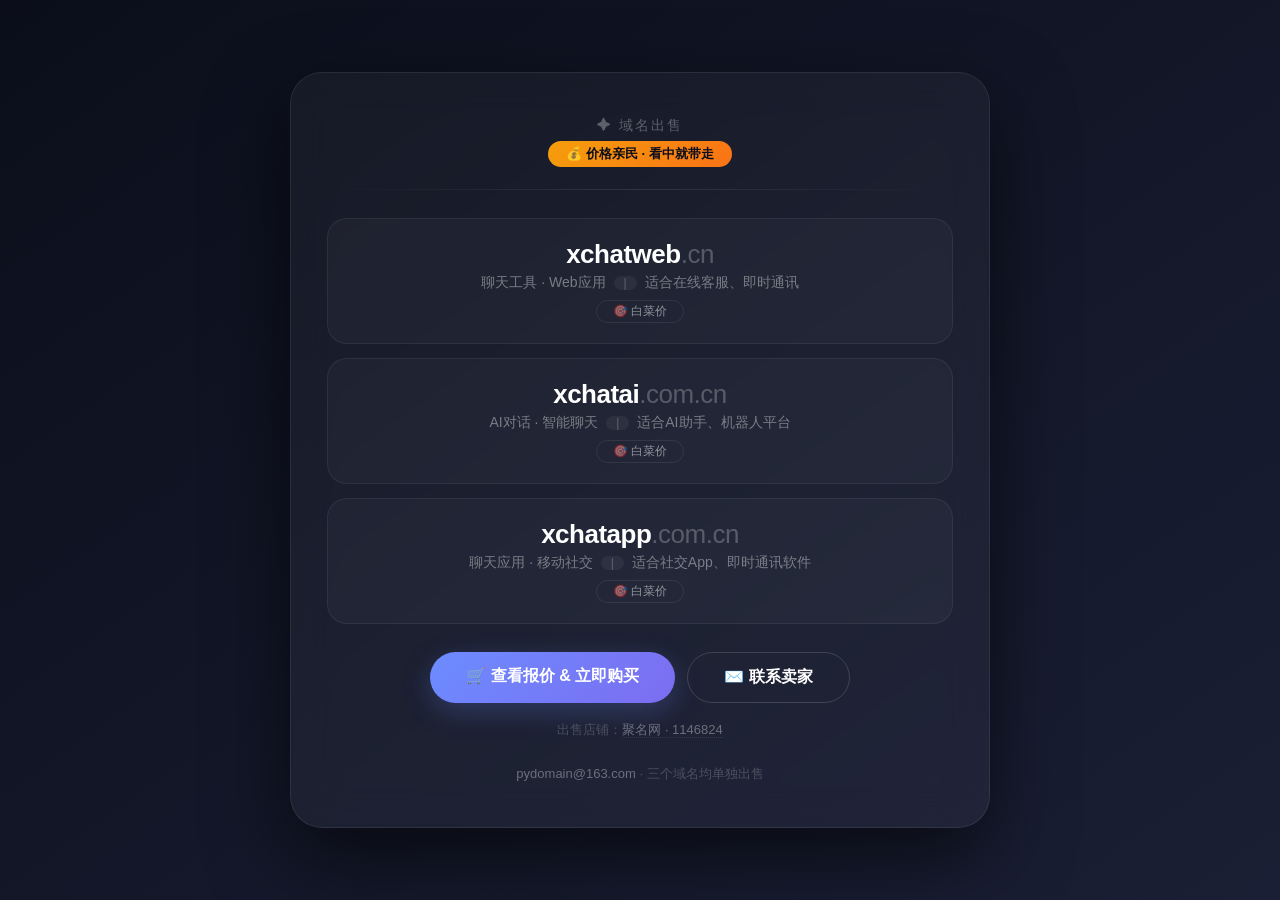
==== index.html @ 052c8c42 "Add files via upload" ====
<!DOCTYPE html>
<html lang="zh-CN">
<head>
    <meta charset="UTF-8" />
    <meta name="viewport" content="width=device-width, initial-scale=1.0" />

    <!-- ===== TKD 设置 ===== -->
    <title>xchatweb.cn xchatai.com.cn xchatapp.com.cn 域名出售</title>
    <meta name="keywords" content="xchatweb.cn,xchatai.com.cn,xchatapp.com.cn,域名出售,低价域名,chat域名,聊天工具域名,聚名网" />
    <meta name="description" content="xchatweb.cn、xchatai.com.cn、xchatapp.com.cn 域名出售，价格亲民，适合聊天工具、AI对话、社交应用等项目。查看报价请访问 https://www.juming.com/1146824/ 联系卖家：pydomain@163.com" />

    <style>
        * {
            margin: 0;
            padding: 0;
            box-sizing: border-box;
        }

        body {
            font-family: -apple-system, BlinkMacSystemFont, "Segoe UI", Roboto, "Helvetica Neue", Arial, sans-serif;
            min-height: 100vh;
            display: flex;
            justify-content: center;
            align-items: center;
            background: linear-gradient(145deg, #0b0e1a 0%, #1a1f35 100%);
            padding: 20px;
        }

        .card {
            max-width: 700px;
            width: 100%;
            background: rgba(255, 255, 255, 0.04);
            backdrop-filter: blur(20px);
            -webkit-backdrop-filter: blur(20px);
            border: 1px solid rgba(255, 255, 255, 0.08);
            border-radius: 32px;
            padding: 44px 36px;
            box-shadow: 0 30px 80px rgba(0, 0, 0, 0.6);
            text-align: center;
        }

        /* 头部 */
        .header h1 {
            font-size: 14px;
            font-weight: 400;
            color: rgba(255, 255, 255, 0.3);
            letter-spacing: 2px;
            text-transform: uppercase;
            margin-bottom: 6px;
        }

        .header .badge {
            display: inline-block;
            padding: 4px 18px;
            border-radius: 100px;
            font-size: 13px;
            font-weight: 600;
            background: linear-gradient(135deg, #f59e0b, #f97316);
            color: #0b0e1a;
        }

        .divider {
            margin: 22px 0 28px;
            height: 1px;
            background: linear-gradient(to right, transparent, rgba(255, 255, 255, 0.10), transparent);
        }

        /* ===== 每个域名条目 ===== */
        .domain-item {
            background: rgba(255, 255, 255, 0.03);
            border: 1px solid rgba(255, 255, 255, 0.06);
            border-radius: 20px;
            padding: 20px 24px;
            margin-bottom: 14px;
            transition: all 0.25s ease;
        }

        .domain-item:hover {
            background: rgba(255, 255, 255, 0.07);
            border-color: rgba(255, 255, 255, 0.12);
            transform: translateY(-2px);
        }

        .domain-item:last-child {
            margin-bottom: 0;
        }

        .domain-item .name {
            font-size: 26px;
            font-weight: 700;
            color: #ffffff;
            letter-spacing: -0.5px;
        }

        .domain-item .name .ext {
            color: rgba(255, 255, 255, 0.25);
            font-weight: 300;
        }

        .domain-item .desc {
            font-size: 14px;
            color: rgba(255, 255, 255, 0.4);
            margin-top: 4px;
        }

        .domain-item .desc span {
            display: inline-block;
            margin: 0 4px;
            padding: 0 10px;
            font-size: 12px;
            color: rgba(255, 255, 255, 0.25);
            background: rgba(255, 255, 255, 0.05);
            border-radius: 12px;
        }

        .domain-item .price-tag {
            display: inline-block;
            margin-top: 8px;
            padding: 2px 16px;
            font-size: 12px;
            font-weight: 500;
            color: rgba(255, 255, 255, 0.5);
            border: 1px solid rgba(255, 255, 255, 0.08);
            border-radius: 20px;
        }

        /* ===== 行动按钮 ===== */
        .actions {
            margin-top: 28px;
            display: flex;
            flex-wrap: wrap;
            gap: 12px;
            justify-content: center;
        }

        .btn {
            display: inline-block;
            padding: 14px 36px;
            border-radius: 60px;
            font-size: 16px;
            font-weight: 600;
            text-decoration: none;
            color: #ffffff;
            background: linear-gradient(135deg, #6c8cff, #7c6df0);
            box-shadow: 0 8px 28px rgba(108, 140, 255, 0.25);
            transition: all 0.3s ease;
        }

        .btn:hover {
            transform: translateY(-3px) scale(1.02);
            box-shadow: 0 14px 40px rgba(108, 140, 255, 0.40);
        }

        .btn-outline {
            background: transparent;
            border: 1px solid rgba(255, 255, 255, 0.15);
            box-shadow: none;
        }

        .btn-outline:hover {
            background: rgba(255, 255, 255, 0.06);
            border-color: rgba(255, 255, 255, 0.25);
            box-shadow: none;
        }

        /* ===== 底部 ===== */
        .footer {
            margin-top: 26px;
            font-size: 13px;
            color: rgba(255, 255, 255, 0.2);
        }

        .footer a {
            color: rgba(255, 255, 255, 0.35);
            text-decoration: none;
            transition: color 0.2s;
        }

        .footer a:hover {
            color: rgba(255, 255, 255, 0.6);
        }

        /* ===== 响应式 ===== */
        @media (max-width: 600px) {
            .card {
                padding: 30px 18px;
                border-radius: 24px;
            }

            .domain-item .name {
                font-size: 20px;
            }

            .btn {
                padding: 12px 24px;
                font-size: 14px;
                width: 100%;
            }

            .actions {
                flex-direction: column;
            }
        }

        @media (max-width: 400px) {
            .domain-item .name {
                font-size: 17px;
            }
            .domain-item {
                padding: 16px;
            }
        }
    </style>
</head>
<body>

    <div class="card">

        <!-- 头部 -->
        <div class="header">
            <h1>✦ 域名出售</h1>
            <span class="badge">💰 价格亲民 · 看中就带走</span>
        </div>

        <div class="divider"></div>

        <!-- ===== 域名 1 ===== -->
        <div class="domain-item">
            <div class="name">xchatweb<span class="ext">.cn</span></div>
            <div class="desc">聊天工具 · Web应用 <span>|</span> 适合在线客服、即时通讯</div>
            <span class="price-tag">🎯 白菜价</span>
        </div>

        <!-- ===== 域名 2 ===== -->
        <div class="domain-item">
            <div class="name">xchatai<span class="ext">.com.cn</span></div>
            <div class="desc">AI对话 · 智能聊天 <span>|</span> 适合AI助手、机器人平台</div>
            <span class="price-tag">🎯 白菜价</span>
        </div>

        <!-- ===== 域名 3 ===== -->
        <div class="domain-item">
            <div class="name">xchatapp<span class="ext">.com.cn</span></div>
            <div class="desc">聊天应用 · 移动社交 <span>|</span> 适合社交App、即时通讯软件</div>
            <span class="price-tag">🎯 白菜价</span>
        </div>

        <!-- ===== 行动按钮 ===== -->
        <div class="actions">
            <a class="btn" href="https://www.juming.com/1146824/" target="_blank" rel="noopener">
                🛒 查看报价 &amp; 立即购买
            </a>
            <a class="btn btn-outline" href="mailto:pydomain@163.com">
                ✉️ 联系卖家
            </a>
        </div>

        <!-- 店铺链接文字 -->
        <p style="margin-top:18px; font-size:13px; color:rgba(255,255,255,0.2);">
            出售店铺：<a href="https://www.juming.com/1146824/" target="_blank" rel="noopener" style="color:rgba(255,255,255,0.35); text-decoration:none; border-bottom:1px dotted rgba(255,255,255,0.10);">聚名网 · 1146824</a>
        </p>

        <div class="footer">
            <a href="mailto:pydomain@163.com">pydomain@163.com</a> · 三个域名均单独出售
        </div>

    </div>

</body>
</html>
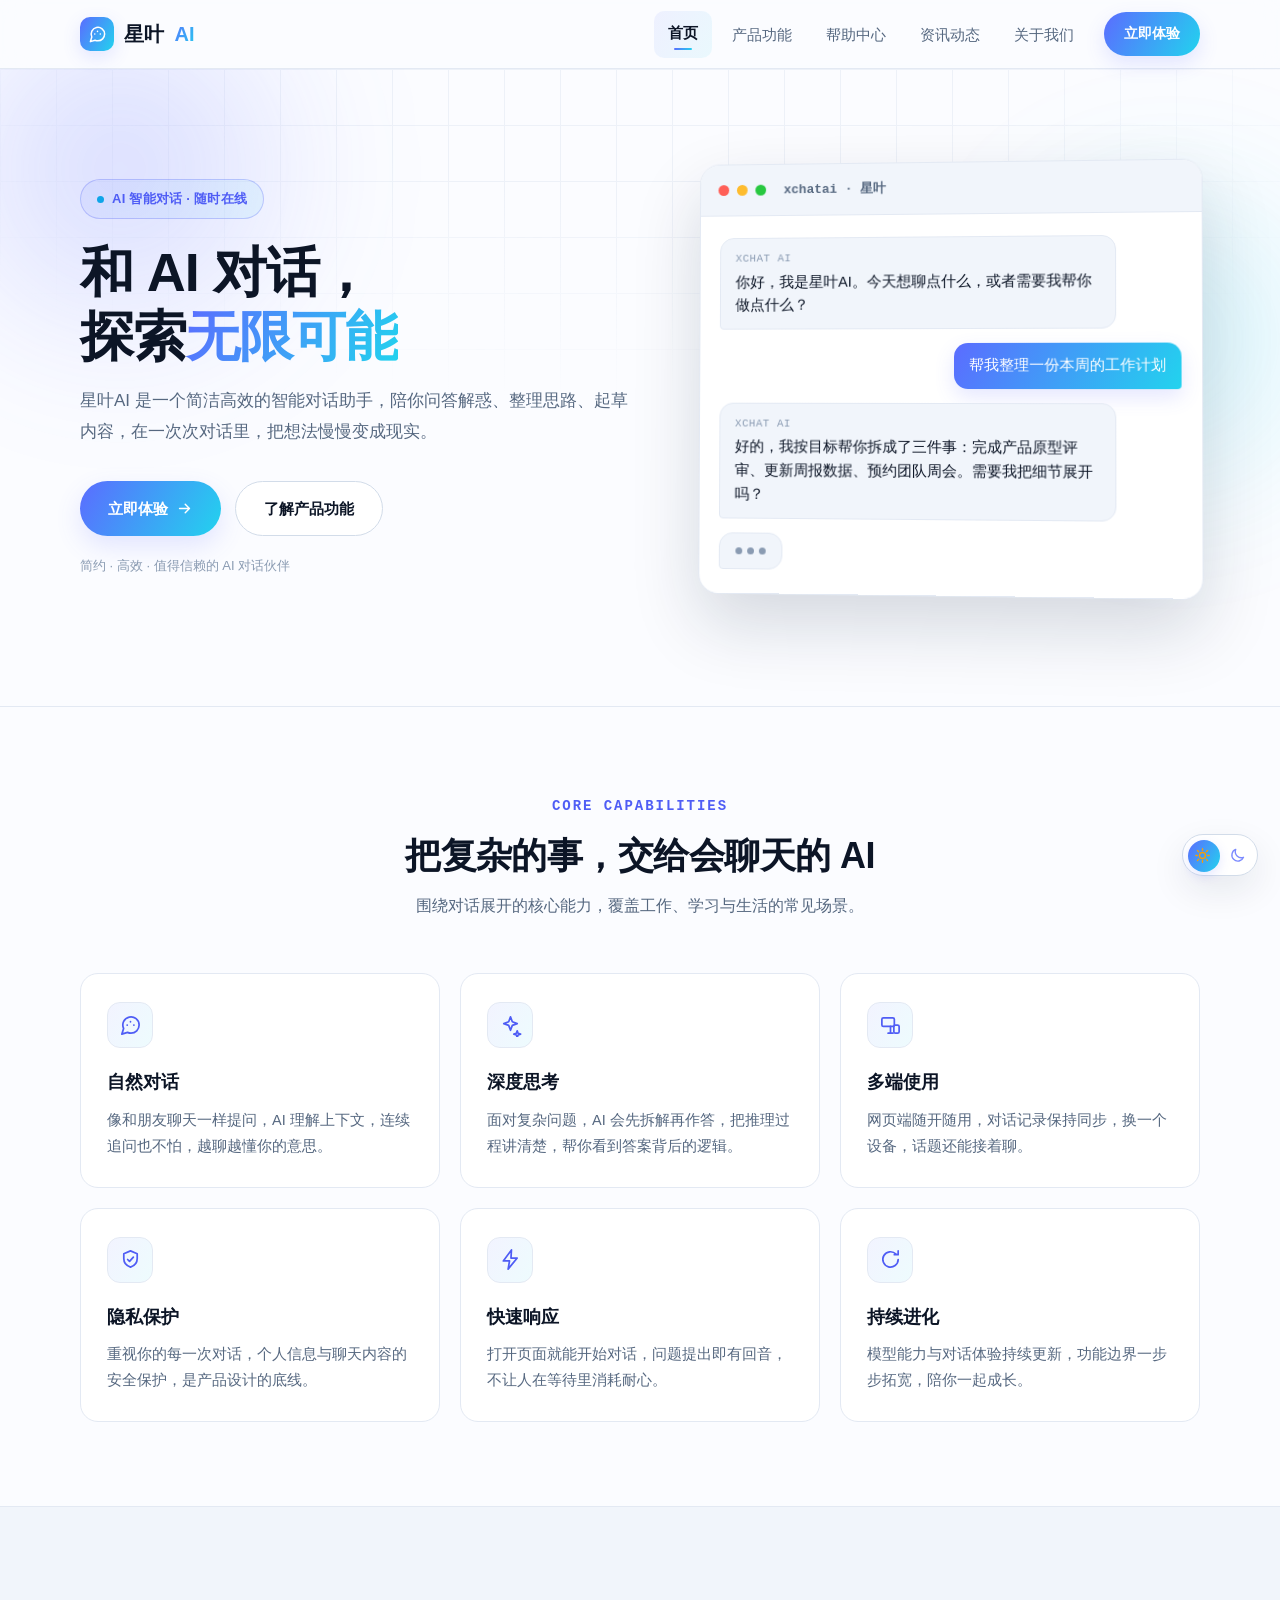
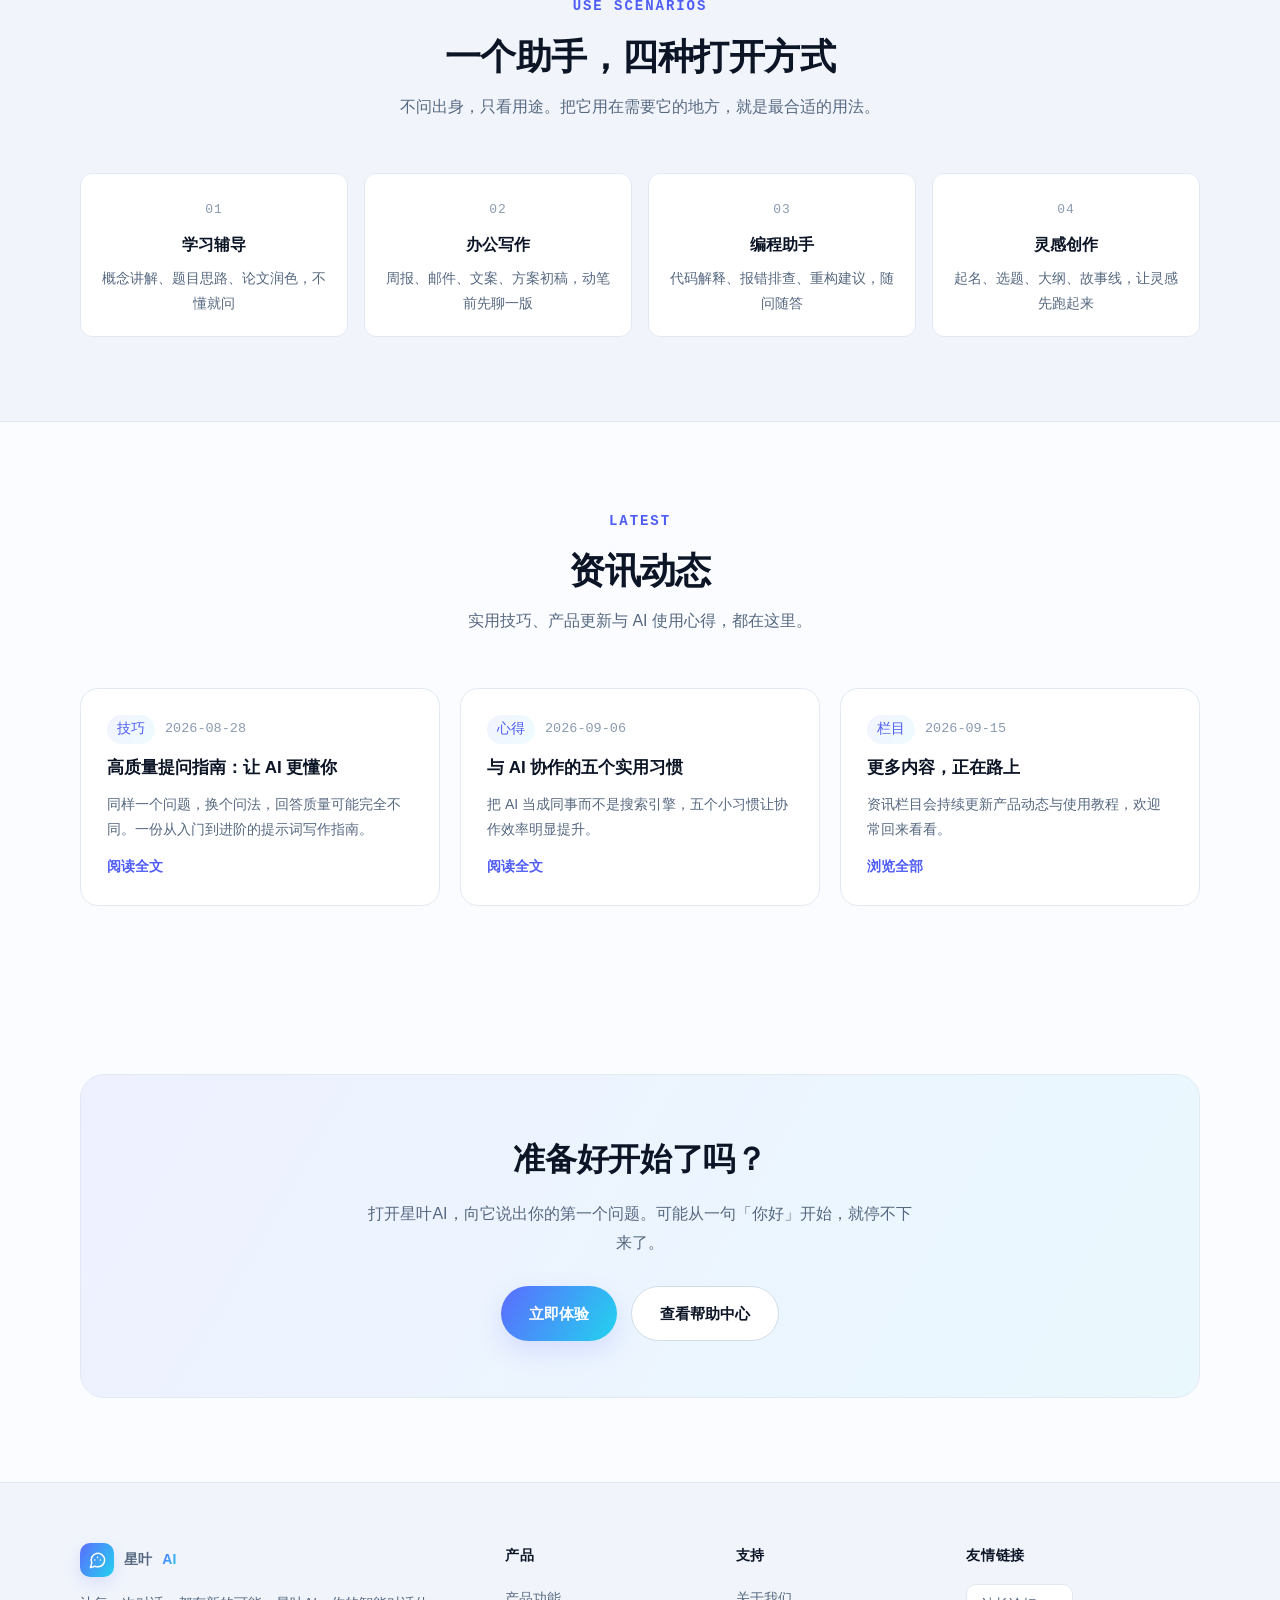
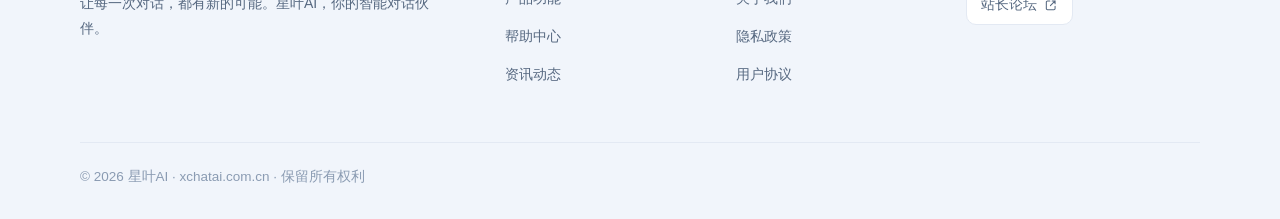
==== commit 12fe5b79: "Add files via upload" ====
--- a/index.html
+++ b/index.html
@@ -1,270 +1,269 @@
 <!DOCTYPE html>
 <html lang="zh-CN">
 <head>
-    <meta charset="UTF-8" />
-    <meta name="viewport" content="width=device-width, initial-scale=1.0" />
-
-    <!-- ===== TKD 设置 ===== -->
-    <title>xchatweb.cn xchatai.com.cn xchatapp.com.cn 域名出售</title>
-    <meta name="keywords" content="xchatweb.cn,xchatai.com.cn,xchatapp.com.cn,域名出售,低价域名,chat域名,聊天工具域名,聚名网" />
-    <meta name="description" content="xchatweb.cn、xchatai.com.cn、xchatapp.com.cn 域名出售，价格亲民，适合聊天工具、AI对话、社交应用等项目。查看报价请访问 https://www.juming.com/1146824/ 联系卖家：pydomain@163.com" />
-
-    <style>
-        * {
-            margin: 0;
-            padding: 0;
-            box-sizing: border-box;
-        }
-
-        body {
-            font-family: -apple-system, BlinkMacSystemFont, "Segoe UI", Roboto, "Helvetica Neue", Arial, sans-serif;
-            min-height: 100vh;
-            display: flex;
-            justify-content: center;
-            align-items: center;
-            background: linear-gradient(145deg, #0b0e1a 0%, #1a1f35 100%);
-            padding: 20px;
-        }
-
-        .card {
-            max-width: 700px;
-            width: 100%;
-            background: rgba(255, 255, 255, 0.04);
-            backdrop-filter: blur(20px);
-            -webkit-backdrop-filter: blur(20px);
-            border: 1px solid rgba(255, 255, 255, 0.08);
-            border-radius: 32px;
-            padding: 44px 36px;
-            box-shadow: 0 30px 80px rgba(0, 0, 0, 0.6);
-            text-align: center;
-        }
-
-        /* 头部 */
-        .header h1 {
-            font-size: 14px;
-            font-weight: 400;
-            color: rgba(255, 255, 255, 0.3);
-            letter-spacing: 2px;
-            text-transform: uppercase;
-            margin-bottom: 6px;
-        }
-
-        .header .badge {
-            display: inline-block;
-            padding: 4px 18px;
-            border-radius: 100px;
-            font-size: 13px;
-            font-weight: 600;
-            background: linear-gradient(135deg, #f59e0b, #f97316);
-            color: #0b0e1a;
-        }
-
-        .divider {
-            margin: 22px 0 28px;
-            height: 1px;
-            background: linear-gradient(to right, transparent, rgba(255, 255, 255, 0.10), transparent);
-        }
-
-        /* ===== 每个域名条目 ===== */
-        .domain-item {
-            background: rgba(255, 255, 255, 0.03);
-            border: 1px solid rgba(255, 255, 255, 0.06);
-            border-radius: 20px;
-            padding: 20px 24px;
-            margin-bottom: 14px;
-            transition: all 0.25s ease;
-        }
-
-        .domain-item:hover {
-            background: rgba(255, 255, 255, 0.07);
-            border-color: rgba(255, 255, 255, 0.12);
-            transform: translateY(-2px);
-        }
-
-        .domain-item:last-child {
-            margin-bottom: 0;
-        }
-
-        .domain-item .name {
-            font-size: 26px;
-            font-weight: 700;
-            color: #ffffff;
-            letter-spacing: -0.5px;
-        }
-
-        .domain-item .name .ext {
-            color: rgba(255, 255, 255, 0.25);
-            font-weight: 300;
-        }
-
-        .domain-item .desc {
-            font-size: 14px;
-            color: rgba(255, 255, 255, 0.4);
-            margin-top: 4px;
-        }
-
-        .domain-item .desc span {
-            display: inline-block;
-            margin: 0 4px;
-            padding: 0 10px;
-            font-size: 12px;
-            color: rgba(255, 255, 255, 0.25);
-            background: rgba(255, 255, 255, 0.05);
-            border-radius: 12px;
-        }
-
-        .domain-item .price-tag {
-            display: inline-block;
-            margin-top: 8px;
-            padding: 2px 16px;
-            font-size: 12px;
-            font-weight: 500;
-            color: rgba(255, 255, 255, 0.5);
-            border: 1px solid rgba(255, 255, 255, 0.08);
-            border-radius: 20px;
-        }
-
-        /* ===== 行动按钮 ===== */
-        .actions {
-            margin-top: 28px;
-            display: flex;
-            flex-wrap: wrap;
-            gap: 12px;
-            justify-content: center;
-        }
-
-        .btn {
-            display: inline-block;
-            padding: 14px 36px;
-            border-radius: 60px;
-            font-size: 16px;
-            font-weight: 600;
-            text-decoration: none;
-            color: #ffffff;
-            background: linear-gradient(135deg, #6c8cff, #7c6df0);
-            box-shadow: 0 8px 28px rgba(108, 140, 255, 0.25);
-            transition: all 0.3s ease;
-        }
-
-        .btn:hover {
-            transform: translateY(-3px) scale(1.02);
-            box-shadow: 0 14px 40px rgba(108, 140, 255, 0.40);
-        }
-
-        .btn-outline {
-            background: transparent;
-            border: 1px solid rgba(255, 255, 255, 0.15);
-            box-shadow: none;
-        }
-
-        .btn-outline:hover {
-            background: rgba(255, 255, 255, 0.06);
-            border-color: rgba(255, 255, 255, 0.25);
-            box-shadow: none;
-        }
-
-        /* ===== 底部 ===== */
-        .footer {
-            margin-top: 26px;
-            font-size: 13px;
-            color: rgba(255, 255, 255, 0.2);
-        }
-
-        .footer a {
-            color: rgba(255, 255, 255, 0.35);
-            text-decoration: none;
-            transition: color 0.2s;
-        }
-
-        .footer a:hover {
-            color: rgba(255, 255, 255, 0.6);
-        }
-
-        /* ===== 响应式 ===== */
-        @media (max-width: 600px) {
-            .card {
-                padding: 30px 18px;
-                border-radius: 24px;
-            }
-
-            .domain-item .name {
-                font-size: 20px;
-            }
-
-            .btn {
-                padding: 12px 24px;
-                font-size: 14px;
-                width: 100%;
-            }
-
-            .actions {
-                flex-direction: column;
-            }
-        }
-
-        @media (max-width: 400px) {
-            .domain-item .name {
-                font-size: 17px;
-            }
-            .domain-item {
-                padding: 16px;
-            }
-        }
-    </style>
+<meta charset="UTF-8">
+<meta name="viewport" content="width=device-width, initial-scale=1.0">
+<title>星叶AI - 智能对话助手 | xchatai.com.cn</title>
+<meta name="keywords" content="AI对话助手,智能聊天,AI问答,人工智能,在线AI,智能写作">
+<meta name="description" content="星叶AI 是一款简洁高效的智能对话助手，提供多场景 AI 问答、思路整理与创作支持，让每一次对话都带来新的可能。">
+<meta name="robots" content="index,follow">
+<meta property="og:title" content="星叶AI - 智能对话助手">
+<meta property="og:description" content="和 AI 对话，探索无限可能。多场景智能问答、创作与思考伙伴。">
+<meta property="og:type" content="website">
+<link rel="icon" type="image/svg+xml" href="favicon.svg">
+<link rel="stylesheet" href="assets/css/style.css">
 </head>
 <body>
 
-    <div class="card">
-
-        <!-- 头部 -->
-        <div class="header">
-            <h1>✦ 域名出售</h1>
-            <span class="badge">💰 价格亲民 · 看中就带走</span>
-        </div>
-
-        <div class="divider"></div>
-
-        <!-- ===== 域名 1 ===== -->
-        <div class="domain-item">
-            <div class="name">xchatweb<span class="ext">.cn</span></div>
-            <div class="desc">聊天工具 · Web应用 <span>|</span> 适合在线客服、即时通讯</div>
-            <span class="price-tag">🎯 白菜价</span>
-        </div>
-
-        <!-- ===== 域名 2 ===== -->
-        <div class="domain-item">
-            <div class="name">xchatai<span class="ext">.com.cn</span></div>
-            <div class="desc">AI对话 · 智能聊天 <span>|</span> 适合AI助手、机器人平台</div>
-            <span class="price-tag">🎯 白菜价</span>
-        </div>
-
-        <!-- ===== 域名 3 ===== -->
-        <div class="domain-item">
-            <div class="name">xchatapp<span class="ext">.com.cn</span></div>
-            <div class="desc">聊天应用 · 移动社交 <span>|</span> 适合社交App、即时通讯软件</div>
-            <span class="price-tag">🎯 白菜价</span>
-        </div>
-
-        <!-- ===== 行动按钮 ===== -->
-        <div class="actions">
-            <a class="btn" href="https://www.juming.com/1146824/" target="_blank" rel="noopener">
-                🛒 查看报价 &amp; 立即购买
+<header class="site-header">
+  <div class="container header-inner">
+    <a class="logo" href="index.html" aria-label="星叶AI 首页">
+      <span class="logo-mark">
+        <svg viewBox="0 0 24 24" fill="none" stroke="currentColor" stroke-width="1.9" stroke-linecap="round" stroke-linejoin="round">
+          <path d="M21 11.5a8.5 8.5 0 0 1-8.5 8.5c-1.3 0-2.5-.3-3.6-.8L3 21l1.8-5.9A8.5 8.5 0 1 1 21 11.5z"/>
+          <path d="M12 8v.1M8.5 11.5h.1M15.5 11.5h.1"/>
+        </svg>
+      </span>
+      星叶<span class="logo-ai">AI</span>
+    </a>
+    <button id="navToggle" class="nav-toggle" aria-expanded="false" aria-label="打开导航">
+      <svg viewBox="0 0 24 24" fill="none" stroke="currentColor" stroke-width="2" stroke-linecap="round"><path d="M4 7h16M4 12h16M4 17h16"/></svg>
+    </button>
+    <nav class="site-nav" aria-label="主导航">
+      <a class="nav-link active" href="index.html">首页</a>
+      <a class="nav-link" href="features/index.html">产品功能</a>
+      <a class="nav-link" href="help/index.html">帮助中心</a>
+      <a class="nav-link" href="news/index.html">资讯动态</a>
+      <a class="nav-link" href="about/index.html">关于我们</a>
+      <a class="nav-cta" href="https://chat.deepseek.com" target="_blank" rel="noopener nofollow">立即体验</a>
+    </nav>
+  </div>
+</header>
+
+<main>
+  <section class="hero">
+    <div class="hero-bg" aria-hidden="true">
+      <div class="hero-grid"></div>
+      <div class="orb orb-a"></div>
+      <div class="orb orb-b"></div>
+    </div>
+    <div class="container hero-inner">
+      <div class="hero-copy">
+        <span class="hero-badge"><span class="pulse"></span>AI 智能对话 · 随时在线</span>
+        <h1 class="hero-title">和 AI 对话，<br>探索<span class="grad">无限可能</span></h1>
+        <p class="hero-sub">星叶AI 是一个简洁高效的智能对话助手，陪你问答解惑、整理思路、起草内容，在一次次对话里，把想法慢慢变成现实。</p>
+        <div class="hero-actions">
+          <a class="btn btn-primary" href="https://chat.deepseek.com" target="_blank" rel="noopener nofollow">
+            立即体验
+            <svg viewBox="0 0 24 24" fill="none" stroke="currentColor" stroke-width="2" stroke-linecap="round" stroke-linejoin="round"><path d="M5 12h14M13 6l6 6-6 6"/></svg>
+          </a>
+          <a class="btn btn-ghost" href="features/index.html">了解产品功能</a>
+        </div>
+        <p class="hero-note">简约 · 高效 · 值得信赖的 AI 对话伙伴</p>
+      </div>
+
+      <div class="chat-card" role="img" aria-label="星叶AI 对话界面演示">
+        <div class="chat-head">
+          <span class="dot"></span><span class="dot"></span><span class="dot"></span>
+          <span class="chat-title">xchatai · 星叶</span>
+        </div>
+        <div class="chat-body">
+          <div class="msg ai"><span class="label">XCHAT AI</span>你好，我是星叶AI。今天想聊点什么，或者需要我帮你做点什么？</div>
+          <div class="msg user">帮我整理一份本周的工作计划</div>
+          <div class="msg ai"><span class="label">XCHAT AI</span>好的，我按目标帮你拆成了三件事：完成产品原型评审、更新周报数据、预约团队周会。需要我把细节展开吗？</div>
+          <div class="msg ai typing" aria-hidden="true"><i></i><i></i><i></i></div>
+        </div>
+      </div>
+    </div>
+  </section>
+
+  <section class="section" id="features">
+    <div class="container">
+      <div class="section-head">
+        <span class="eyebrow">CORE CAPABILITIES</span>
+        <h2 class="section-title">把复杂的事，交给会聊天的 AI</h2>
+        <p class="section-sub">围绕对话展开的核心能力，覆盖工作、学习与生活的常见场景。</p>
+      </div>
+      <div class="feature-grid">
+        <article class="feature-card">
+          <div class="feature-icon">
+            <svg viewBox="0 0 24 24" fill="none" stroke="currentColor" stroke-width="1.8" stroke-linecap="round" stroke-linejoin="round"><path d="M21 11.5a8.5 8.5 0 0 1-8.5 8.5c-1.3 0-2.5-.3-3.6-.8L3 21l1.8-5.9A8.5 8.5 0 1 1 21 11.5z"/><path d="M12 8v.1M8.5 11.5h.1M15.5 11.5h.1"/></svg>
+          </div>
+          <h4>自然对话</h4>
+          <p>像和朋友聊天一样提问，AI 理解上下文，连续追问也不怕，越聊越懂你的意思。</p>
+        </article>
+        <article class="feature-card">
+          <div class="feature-icon">
+            <svg viewBox="0 0 24 24" fill="none" stroke="currentColor" stroke-width="1.8" stroke-linecap="round" stroke-linejoin="round"><path d="M12 3l1.9 5.1L19 10l-5.1 1.9L12 17l-1.9-5.1L5 10l5.1-1.9L12 3z"/><path d="M19 17.5l.9 2.6 2.6.9-2.6.9-.9 2.6-.9-2.6-2.6-.9 2.6-.9.9-2.6z"/></svg>
+          </div>
+          <h4>深度思考</h4>
+          <p>面对复杂问题，AI 会先拆解再作答，把推理过程讲清楚，帮你看到答案背后的逻辑。</p>
+        </article>
+        <article class="feature-card">
+          <div class="feature-icon">
+            <svg viewBox="0 0 24 24" fill="none" stroke="currentColor" stroke-width="1.8" stroke-linecap="round" stroke-linejoin="round"><rect x="3" y="4" width="13" height="9" rx="1.6"/><path d="M9.5 20h5M12 13v7"/><rect x="15.5" y="11.5" width="5.5" height="8.5" rx="1.6"/></svg>
+          </div>
+          <h4>多端使用</h4>
+          <p>网页端随开随用，对话记录保持同步，换一个设备，话题还能接着聊。</p>
+        </article>
+        <article class="feature-card">
+          <div class="feature-icon">
+            <svg viewBox="0 0 24 24" fill="none" stroke="currentColor" stroke-width="1.8" stroke-linecap="round" stroke-linejoin="round"><path d="M12 3l7 3v5c0 4.4-2.9 7.7-7 9-4.1-1.3-7-4.6-7-9V6l7-3z"/><path d="M9 12l2 2 4-4.5"/></svg>
+          </div>
+          <h4>隐私保护</h4>
+          <p>重视你的每一次对话，个人信息与聊天内容的安全保护，是产品设计的底线。</p>
+        </article>
+        <article class="feature-card">
+          <div class="feature-icon">
+            <svg viewBox="0 0 24 24" fill="none" stroke="currentColor" stroke-width="1.8" stroke-linecap="round" stroke-linejoin="round"><path d="M13 2L4.5 13.5H11L9.5 22 19 10.5h-6.5L13 2z"/></svg>
+          </div>
+          <h4>快速响应</h4>
+          <p>打开页面就能开始对话，问题提出即有回音，不让人在等待里消耗耐心。</p>
+        </article>
+        <article class="feature-card">
+          <div class="feature-icon">
+            <svg viewBox="0 0 24 24" fill="none" stroke="currentColor" stroke-width="1.8" stroke-linecap="round" stroke-linejoin="round"><path d="M20 12a8 8 0 1 1-2.3-5.7"/><path d="M20 3v4h-4"/></svg>
+          </div>
+          <h4>持续进化</h4>
+          <p>模型能力与对话体验持续更新，功能边界一步步拓宽，陪你一起成长。</p>
+        </article>
+      </div>
+    </div>
+  </section>
+
+  <section class="section soft" id="scenes">
+    <div class="container">
+      <div class="section-head">
+        <span class="eyebrow">USE SCENARIOS</span>
+        <h2 class="section-title">一个助手，四种打开方式</h2>
+        <p class="section-sub">不问出身，只看用途。把它用在需要它的地方，就是最合适的用法。</p>
+      </div>
+      <div class="scene-strip">
+        <div class="scene-item">
+          <span class="scene-num">01</span>
+          <h4>学习辅导</h4>
+          <p>概念讲解、题目思路、论文润色，不懂就问</p>
+        </div>
+        <div class="scene-item">
+          <span class="scene-num">02</span>
+          <h4>办公写作</h4>
+          <p>周报、邮件、文案、方案初稿，动笔前先聊一版</p>
+        </div>
+        <div class="scene-item">
+          <span class="scene-num">03</span>
+          <h4>编程助手</h4>
+          <p>代码解释、报错排查、重构建议，随问随答</p>
+        </div>
+        <div class="scene-item">
+          <span class="scene-num">04</span>
+          <h4>灵感创作</h4>
+          <p>起名、选题、大纲、故事线，让灵感先跑起来</p>
+        </div>
+      </div>
+    </div>
+  </section>
+
+  <section class="section" id="news">
+    <div class="container">
+      <div class="section-head">
+        <span class="eyebrow">LATEST</span>
+        <h2 class="section-title">资讯动态</h2>
+        <p class="section-sub">实用技巧、产品更新与 AI 使用心得，都在这里。</p>
+      </div>
+      <div class="news-grid">
+        <a class="news-card" href="news/posts/prompt-guide/index.html">
+          <div class="news-meta"><span class="news-tag">技巧</span><time datetime="2026-08-28">2026-08-28</time></div>
+          <h4>高质量提问指南：让 AI 更懂你</h4>
+          <p>同样一个问题，换个问法，回答质量可能完全不同。一份从入门到进阶的提示词写作指南。</p>
+          <span class="news-more">阅读全文</span>
+        </a>
+        <a class="news-card" href="news/posts/ai-tips/index.html">
+          <div class="news-meta"><span class="news-tag">心得</span><time datetime="2026-09-06">2026-09-06</time></div>
+          <h4>与 AI 协作的五个实用习惯</h4>
+          <p>把 AI 当成同事而不是搜索引擎，五个小习惯让协作效率明显提升。</p>
+          <span class="news-more">阅读全文</span>
+        </a>
+        <a class="news-card" href="news/index.html">
+          <div class="news-meta"><span class="news-tag">栏目</span><time datetime="2026-09-15">2026-09-15</time></div>
+          <h4>更多内容，正在路上</h4>
+          <p>资讯栏目会持续更新产品动态与使用教程，欢迎常回来看看。</p>
+          <span class="news-more">浏览全部</span>
+        </a>
+      </div>
+    </div>
+  </section>
+
+  <section class="section">
+    <div class="container">
+      <div class="cta-band">
+        <h2>准备好开始了吗？</h2>
+        <p>打开星叶AI，向它说出你的第一个问题。可能从一句「你好」开始，就停不下来了。</p>
+        <div class="hero-actions" style="justify-content:center">
+          <a class="btn btn-primary" href="https://chat.deepseek.com" target="_blank" rel="noopener nofollow">立即体验</a>
+          <a class="btn btn-ghost" href="help/index.html">查看帮助中心</a>
+        </div>
+      </div>
+    </div>
+  </section>
+</main>
+
+<footer class="site-footer">
+  <div class="container">
+    <div class="footer-grid">
+      <div class="footer-col footer-brand">
+        <a class="logo" href="index.html">
+          <span class="logo-mark">
+            <svg viewBox="0 0 24 24" fill="none" stroke="currentColor" stroke-width="1.9" stroke-linecap="round" stroke-linejoin="round">
+              <path d="M21 11.5a8.5 8.5 0 0 1-8.5 8.5c-1.3 0-2.5-.3-3.6-.8L3 21l1.8-5.9A8.5 8.5 0 1 1 21 11.5z"/>
+              <path d="M12 8v.1M8.5 11.5h.1M15.5 11.5h.1"/>
+            </svg>
+          </span>
+          星叶<span class="logo-ai">AI</span>
+        </a>
+        <p>让每一次对话，都有新的可能。星叶AI，你的智能对话伙伴。</p>
+      </div>
+      <div class="footer-col">
+        <h4>产品</h4>
+        <ul>
+          <li><a href="features/index.html">产品功能</a></li>
+          <li><a href="help/index.html">帮助中心</a></li>
+          <li><a href="news/index.html">资讯动态</a></li>
+        </ul>
+      </div>
+      <div class="footer-col">
+        <h4>支持</h4>
+        <ul>
+          <li><a href="about/index.html">关于我们</a></li>
+          <li><a href="privacy/index.html">隐私政策</a></li>
+          <li><a href="terms/index.html">用户协议</a></li>
+        </ul>
+      </div>
+      <div class="footer-col">
+        <h4>友情链接</h4>
+        <ul>
+          <li>
+            <a class="footer-friend" href="https://www.4414.cn" target="_blank" rel="noopener nofollow">
+              站长论坛
+              <svg viewBox="0 0 24 24" fill="none" stroke="currentColor" stroke-width="1.8" stroke-linecap="round" stroke-linejoin="round"><path d="M14 5h5v5M19 5l-8 8"/><path d="M19 14v4a2 2 0 0 1-2 2H6a2 2 0 0 1-2-2V7a2 2 0 0 1 2-2h4"/></svg>
             </a>
-            <a class="btn btn-outline" href="mailto:pydomain@163.com">
-                ✉️ 联系卖家
-            </a>
-        </div>
-
-        <!-- 店铺链接文字 -->
-        <p style="margin-top:18px; font-size:13px; color:rgba(255,255,255,0.2);">
-            出售店铺：<a href="https://www.juming.com/1146824/" target="_blank" rel="noopener" style="color:rgba(255,255,255,0.35); text-decoration:none; border-bottom:1px dotted rgba(255,255,255,0.10);">聚名网 · 1146824</a>
-        </p>
-
-        <div class="footer">
-            <a href="mailto:pydomain@163.com">pydomain@163.com</a> · 三个域名均单独出售
-        </div>
-
-    </div>
-
+          </li>
+        </ul>
+      </div>
+    </div>
+    <div class="footer-bottom">
+      <p>© <span id="year">2026</span> 星叶AI · xchatai.com.cn · 保留所有权利</p>
+      <p><!-- 上线后在此补充 ICP 备案号，示例：苏ICP备XXXXXXXX号 --></p>
+    </div>
+  </div>
+</footer>
+
+<button id="themeToggle" class="theme-switch" aria-label="切换黑白主题">
+  <svg class="sun" viewBox="0 0 24 24" fill="none" stroke="currentColor" stroke-width="1.9" stroke-linecap="round"><circle cx="12" cy="12" r="4.2"/><path d="M12 2.5v2.4M12 19.1v2.4M2.5 12h2.4M19.1 12h2.4M4.9 4.9l1.7 1.7M17.4 17.4l1.7 1.7M19.1 4.9l-1.7 1.7M6.6 17.4l-1.7 1.7"/></svg>
+  <svg class="moon" viewBox="0 0 24 24" fill="none" stroke="currentColor" stroke-width="1.9" stroke-linecap="round" stroke-linejoin="round"><path d="M20.5 14.5A8.5 8.5 0 0 1 9.5 3.5a8.5 8.5 0 1 0 11 11z"/></svg>
+  <span class="theme-knob"></span>
+</button>
+<span id="themeHint" class="theme-hint" role="status"></span>
+
+<script src="assets/js/main.js"></script>
 </body>
-</html>+</html>
--- a/assets/css/style.css
+++ b/assets/css/style.css
@@ -0,0 +1,424 @@
+/* ============================================================
+   星叶AI · 全站样式
+   主题：light（默认）/ dark，通过 <html data-theme="dark"> 切换
+   ============================================================ */
+
+:root{
+  --bg:#fbfcff;
+  --bg-soft:#f1f5fb;
+  --card:#ffffff;
+  --text:#0c1526;
+  --text-soft:#566880;
+  --text-faint:#8a9bb2;
+  --line:#e3e9f3;
+  --line-strong:#d2dce9;
+  --primary:#4f5df5;
+  --primary-deep:#3b49e8;
+  --cyan:#0ea5e9;
+  --grad:linear-gradient(120deg,#5b6cff 0%,#22d3ee 100%);
+  --grad-soft:linear-gradient(120deg,rgba(91,108,255,.08),rgba(34,211,238,.08));
+  --glow:rgba(91,108,255,.16);
+  --shadow-sm:0 2px 10px rgba(15,28,55,.06);
+  --shadow:0 14px 36px rgba(15,28,55,.09);
+  --shadow-lg:0 30px 70px rgba(15,28,55,.16);
+  --radius:18px;
+  --radius-sm:12px;
+  --font:"PingFang SC","Hiragino Sans GB","Microsoft YaHei","Noto Sans SC","Helvetica Neue",Arial,sans-serif;
+  --mono:"SFMono-Regular",ui-monospace,"Cascadia Code",Consolas,"Courier New",monospace;
+  --header-h:68px;
+}
+
+html[data-theme="dark"]{
+  --bg:#060a13;
+  --bg-soft:#0a101d;
+  --card:#0c1422;
+  --text:#e9effa;
+  --text-soft:#9db0c8;
+  --text-faint:#647a94;
+  --line:rgba(148,163,184,.15);
+  --line-strong:rgba(148,163,184,.27);
+  --primary:#7b8aff;
+  --primary-deep:#93a0ff;
+  --grad:linear-gradient(120deg,#7b8aff 0%,#22d3ee 100%);
+  --grad-soft:linear-gradient(120deg,rgba(123,138,255,.12),rgba(34,211,238,.12));
+  --glow:rgba(123,138,255,.22);
+  --shadow-sm:0 2px 12px rgba(0,0,0,.32);
+  --shadow:0 14px 38px rgba(0,0,0,.42);
+  --shadow-lg:0 30px 72px rgba(0,0,0,.55);
+}
+
+*{margin:0;padding:0;box-sizing:border-box}
+html{scroll-behavior:smooth}
+body{
+  font-family:var(--font);
+  background:var(--bg);
+  color:var(--text);
+  font-size:16px;
+  line-height:1.8;
+  -webkit-font-smoothing:antialiased;
+  text-rendering:optimizeLegibility;
+  transition:background-color .35s ease,color .35s ease;
+}
+img{max-width:100%;display:block}
+a{color:inherit;text-decoration:none}
+ul,ol{list-style:none}
+button{font-family:inherit;border:0;background:none;cursor:pointer;color:inherit}
+::selection{background:rgba(91,108,255,.22)}
+
+.container{width:min(1120px,92%);margin:0 auto}
+.sr-only{position:absolute;width:1px;height:1px;margin:-1px;padding:0;overflow:hidden;clip:rect(0 0 0 0);white-space:nowrap;border:0}
+
+:focus-visible{outline:2px solid var(--primary);outline-offset:3px;border-radius:4px}
+
+/* ============ 顶栏 ============ */
+.site-header{
+  position:sticky;top:0;z-index:50;
+  background:color-mix(in srgb,var(--bg) 82%,transparent);
+  -webkit-backdrop-filter:blur(14px);
+  backdrop-filter:blur(14px);
+  border-bottom:1px solid var(--line);
+}
+.header-inner{height:var(--header-h);display:flex;align-items:center;justify-content:space-between;gap:24px}
+.logo{display:inline-flex;align-items:center;gap:10px;font-size:20px;font-weight:800;letter-spacing:.01em}
+.logo-mark{
+  width:34px;height:34px;border-radius:10px;
+  background:var(--grad);color:#fff;
+  display:inline-flex;align-items:center;justify-content:center;
+  box-shadow:0 6px 18px var(--glow);
+  flex:none;
+}
+.logo-mark svg{width:19px;height:19px}
+.logo-ai{background:var(--grad);-webkit-background-clip:text;background-clip:text;color:transparent}
+
+.site-nav{display:flex;align-items:center;gap:6px}
+.nav-link{
+  padding:8px 14px;border-radius:10px;font-size:15px;color:var(--text-soft);
+  transition:color .2s ease,background .2s ease;
+}
+.nav-link:hover{color:var(--text);background:var(--grad-soft)}
+.nav-link.active{color:var(--text);font-weight:600;background:var(--grad-soft)}
+.nav-link.active::after{content:"";display:block;height:2px;width:18px;margin:2px auto 0;background:var(--grad);border-radius:2px}
+.nav-cta{
+  margin-left:10px;padding:9px 20px;border-radius:999px;
+  background:var(--grad);color:#fff;font-size:14px;font-weight:600;
+  box-shadow:0 8px 20px var(--glow);
+  transition:transform .2s ease,box-shadow .2s ease,filter .2s ease;
+}
+.nav-cta:hover{transform:translateY(-1px);box-shadow:0 12px 26px var(--glow);filter:brightness(1.05)}
+
+.nav-toggle{display:none;width:42px;height:42px;border-radius:10px;border:1px solid var(--line);align-items:center;justify-content:center}
+.nav-toggle svg{width:20px;height:20px}
+
+/* ============ 按钮 ============ */
+.btn{
+  display:inline-flex;align-items:center;gap:8px;
+  padding:13px 28px;border-radius:999px;font-size:15px;font-weight:600;
+  transition:transform .2s ease,box-shadow .2s ease,filter .2s ease,border-color .2s ease;
+}
+.btn svg{width:17px;height:17px}
+.btn-primary{background:var(--grad);color:#fff;box-shadow:0 10px 26px var(--glow)}
+.btn-primary:hover{transform:translateY(-2px);box-shadow:0 16px 34px var(--glow);filter:brightness(1.05)}
+.btn-ghost{border:1px solid var(--line-strong);color:var(--text);background:var(--card)}
+.btn-ghost:hover{transform:translateY(-2px);border-color:var(--primary);color:var(--primary);box-shadow:var(--shadow-sm)}
+
+/* ============ Hero ============ */
+.hero{
+  position:relative;overflow:hidden;
+  padding:92px 0 110px;
+  border-bottom:1px solid var(--line);
+}
+.hero-bg{position:absolute;inset:0;pointer-events:none;overflow:hidden}
+.hero-grid{
+  position:absolute;inset:0;
+  background-image:
+    linear-gradient(var(--line) 1px,transparent 1px),
+    linear-gradient(90deg,var(--line) 1px,transparent 1px);
+  background-size:56px 56px;
+  -webkit-mask-image:radial-gradient(ellipse 90% 70% at 50% 0%,#000 30%,transparent 75%);
+  mask-image:radial-gradient(ellipse 90% 70% at 50% 0%,#000 30%,transparent 75%);
+  opacity:.55;
+}
+.orb{
+  position:absolute;border-radius:50%;filter:blur(70px);opacity:.55;
+  animation:drift 14s ease-in-out infinite alternate;
+}
+.orb-a{width:480px;height:480px;left:-120px;top:-140px;background:radial-gradient(circle,rgba(91,108,255,.5),transparent 65%)}
+.orb-b{width:420px;height:420px;right:-100px;top:60px;background:radial-gradient(circle,rgba(34,211,238,.42),transparent 65%);animation-delay:-6s}
+@keyframes drift{from{transform:translate3d(0,0,0) scale(1)}to{transform:translate3d(40px,26px,0) scale(1.08)}}
+
+.hero-inner{position:relative;display:grid;grid-template-columns:1.05fr .95fr;gap:56px;align-items:center}
+.hero-badge{
+  display:inline-flex;align-items:center;gap:8px;
+  padding:7px 16px;border-radius:999px;font-size:13px;font-weight:600;
+  color:var(--primary);background:var(--grad-soft);border:1px solid color-mix(in srgb,var(--primary) 28%,transparent);
+  letter-spacing:.02em;
+}
+.hero-badge .pulse{width:7px;height:7px;border-radius:50%;background:var(--cyan);box-shadow:0 0 0 0 var(--glow);animation:ping 2.4s ease-out infinite}
+@keyframes ping{0%{box-shadow:0 0 0 0 var(--glow)}70%{box-shadow:0 0 0 9px transparent}100%{box-shadow:0 0 0 0 transparent}}
+.hero-title{
+  margin:22px 0 18px;
+  font-size:clamp(34px,5vw,54px);
+  line-height:1.18;font-weight:800;letter-spacing:-.02em;
+}
+.hero-title .grad{
+  background:var(--grad);-webkit-background-clip:text;background-clip:text;color:transparent;
+}
+.hero-sub{font-size:17px;color:var(--text-soft);max-width:34em;margin-bottom:34px}
+.hero-actions{display:flex;gap:14px;flex-wrap:wrap}
+.hero-note{margin-top:18px;font-size:13px;color:var(--text-faint)}
+
+/* Hero 对话演示卡 */
+.chat-card{
+  background:var(--card);border:1px solid var(--line);border-radius:20px;
+  box-shadow:var(--shadow-lg);overflow:hidden;
+  transform:perspective(1200px) rotateY(-4deg) rotateX(1deg);
+  transition:transform .4s ease,box-shadow .4s ease;
+}
+.chat-card:hover{transform:perspective(1200px) rotateY(0) rotateX(0)}
+.chat-head{display:flex;align-items:center;gap:8px;padding:14px 18px;border-bottom:1px solid var(--line);background:var(--bg-soft)}
+.chat-head .dot{width:11px;height:11px;border-radius:50%}
+.chat-head .dot:nth-child(1){background:#ff5f57}
+.chat-head .dot:nth-child(2){background:#febc2e}
+.chat-head .dot:nth-child(3){background:#28c840}
+.chat-title{margin-left:10px;font-size:13px;font-weight:600;color:var(--text-soft);font-family:var(--mono)}
+.chat-body{padding:22px 20px 24px;display:flex;flex-direction:column;gap:14px}
+.msg{max-width:86%;padding:11px 15px;border-radius:14px;font-size:14.5px;line-height:1.65;animation:rise .5s ease both}
+.msg.user{align-self:flex-end;background:var(--grad);color:#fff;border-bottom-right-radius:4px;box-shadow:0 8px 20px var(--glow)}
+.msg.ai{align-self:flex-start;background:var(--bg-soft);border:1px solid var(--line);border-bottom-left-radius:4px}
+.msg .label{display:block;font-size:11px;color:var(--text-faint);font-family:var(--mono);margin-bottom:3px;letter-spacing:.05em}
+@keyframes rise{from{opacity:0;transform:translateY(10px)}to{opacity:1;transform:translateY(0)}}
+.typing{display:inline-flex;gap:5px;align-items:center;padding:14px 16px}
+.typing i{width:7px;height:7px;border-radius:50%;background:var(--text-faint);animation:blink 1.2s ease-in-out infinite}
+.typing i:nth-child(2){animation-delay:.18s}
+.typing i:nth-child(3){animation-delay:.36s}
+@keyframes blink{0%,80%,100%{opacity:.25;transform:translateY(0)}40%{opacity:1;transform:translateY(-3px)}}
+
+/* ============ 区块通用 ============ */
+.section{padding:84px 0}
+.section.soft{background:var(--bg-soft);border-top:1px solid var(--line);border-bottom:1px solid var(--line)}
+.section-head{max-width:640px;margin:0 auto 52px;text-align:center}
+.eyebrow{
+  display:inline-block;margin-bottom:14px;font-size:14px;font-weight:700;letter-spacing:.14em;
+  color:var(--primary);font-family:var(--mono);
+}
+.section-title{font-size:clamp(26px,3.4vw,36px);font-weight:800;letter-spacing:-.015em;line-height:1.25}
+.section-sub{margin-top:14px;color:var(--text-soft);font-size:16px}
+
+/* 特性卡片 */
+.feature-grid{display:grid;grid-template-columns:repeat(3,1fr);gap:20px}
+.feature-card{
+  background:var(--card);border:1px solid var(--line);border-radius:var(--radius);
+  padding:28px 26px;position:relative;overflow:hidden;
+  transition:transform .25s ease,border-color .25s ease,box-shadow .25s ease;
+}
+.feature-card::before{
+  content:"";position:absolute;inset:0 0 auto 0;height:3px;
+  background:var(--grad);opacity:0;transition:opacity .25s ease;
+}
+.feature-card:hover{transform:translateY(-5px);border-color:var(--line-strong);box-shadow:var(--shadow)}
+.feature-card:hover::before{opacity:1}
+.feature-icon{
+  width:46px;height:46px;border-radius:13px;display:flex;align-items:center;justify-content:center;
+  background:var(--grad-soft);color:var(--primary);margin-bottom:18px;border:1px solid var(--line);
+}
+.feature-icon svg{width:23px;height:23px}
+.feature-card h4{font-size:18px;font-weight:700;margin-bottom:8px}
+.feature-card p{font-size:14.5px;color:var(--text-soft)}
+
+/* 场景带 */
+.scene-strip{display:grid;grid-template-columns:repeat(4,1fr);gap:16px}
+.scene-item{
+  border:1px solid var(--line);border-radius:var(--radius-sm);padding:20px 18px;
+  background:var(--card);text-align:center;transition:transform .25s ease,border-color .25s ease;
+}
+.scene-item:hover{transform:translateY(-4px);border-color:var(--primary)}
+.scene-num{font-family:var(--mono);font-size:13px;color:var(--text-faint);letter-spacing:.08em}
+.scene-item h4{font-size:16px;font-weight:700;margin:8px 0 6px}
+.scene-item p{font-size:14px;color:var(--text-soft)}
+
+/* 资讯卡片 */
+.news-grid{display:grid;grid-template-columns:repeat(3,1fr);gap:20px}
+.news-card{
+  display:flex;flex-direction:column;gap:12px;
+  background:var(--card);border:1px solid var(--line);border-radius:var(--radius);
+  padding:26px;transition:transform .25s ease,box-shadow .25s ease,border-color .25s ease;
+}
+.news-card:hover{transform:translateY(-5px);box-shadow:var(--shadow);border-color:var(--line-strong)}
+.news-meta{display:flex;align-items:center;gap:10px;font-size:13.5px;color:var(--text-faint);font-family:var(--mono)}
+.news-tag{color:var(--primary);background:var(--grad-soft);padding:2px 10px;border-radius:999px;font-family:var(--font)}
+.news-card h4{font-size:17px;font-weight:700;line-height:1.45}
+.news-card p{font-size:14px;color:var(--text-soft);flex:1}
+.news-more{font-size:13.5px;font-weight:600;color:var(--primary)}
+
+/* CTA 带 */
+.cta-band{
+  border:1px solid var(--line);border-radius:24px;
+  background:var(--grad-soft);
+  padding:56px 40px;text-align:center;position:relative;overflow:hidden;
+}
+.cta-band h2{font-size:clamp(24px,3vw,32px);font-weight:800;letter-spacing:-.01em}
+.cta-band p{color:var(--text-soft);margin:12px auto 28px;max-width:34em}
+
+/* ============ 内页页首 ============ */
+.page-hero{padding:66px 0 54px;position:relative;overflow:hidden;border-bottom:1px solid var(--line)}
+.page-hero .hero-grid{opacity:.4}
+.page-hero h1{font-size:clamp(28px,4vw,42px);font-weight:800;letter-spacing:-.015em;line-height:1.2;position:relative}
+.page-hero .page-sub{margin-top:14px;color:var(--text-soft);max-width:42em;position:relative}
+
+/* ============ 正文内容 ============ */
+.content{max-width:760px}
+.content h2{font-size:23px;font-weight:800;margin:44px 0 16px;letter-spacing:-.01em;display:flex;align-items:center;gap:12px}
+.content h2::before{content:"";width:5px;height:22px;border-radius:3px;background:var(--grad);flex:none}
+.content p{margin:14px 0;color:var(--text-soft)}
+.content strong{color:var(--text);font-weight:700}
+.content ul,.content ol{margin:14px 0 14px 4px;color:var(--text-soft)}
+.content ul li{padding-left:24px;position:relative;margin:9px 0}
+.content ul li::before{content:"";position:absolute;left:4px;top:11px;width:7px;height:7px;border-radius:2px;background:var(--grad);transform:rotate(45deg)}
+.content ol{counter-reset:step}
+.content ol li{counter-increment:step;padding-left:30px;position:relative;margin:9px 0}
+.content ol li::before{
+  content:counter(step);position:absolute;left:0;top:2px;width:22px;height:22px;border-radius:50%;
+  background:var(--grad-soft);color:var(--primary);font-size:12.5px;font-weight:700;
+  display:flex;align-items:center;justify-content:center;font-family:var(--mono);
+}
+.content .lead{font-size:17.5px;color:var(--text);line-height:1.9}
+.content .note{
+  border:1px solid var(--line);border-left:3px solid var(--primary);
+  background:var(--grad-soft);border-radius:var(--radius-sm);padding:16px 18px;margin:22px 0;
+  font-size:14.5px;color:var(--text-soft);
+}
+.article-meta{
+  display:flex;flex-wrap:wrap;gap:12px;align-items:center;
+  margin-top:16px;padding:12px 0;border-top:1px solid var(--line);border-bottom:1px solid var(--line);
+  font-size:14px;color:var(--text-faint);font-family:var(--mono);
+}
+
+/* FAQ */
+.faq{max-width:820px;margin:0 auto;display:flex;flex-direction:column;gap:14px}
+.faq details{
+  background:var(--card);border:1px solid var(--line);border-radius:var(--radius-sm);
+  overflow:hidden;transition:border-color .2s ease;
+}
+.faq details[open]{border-color:var(--line-strong)}
+.faq summary{
+  list-style:none;display:flex;align-items:center;justify-content:space-between;gap:16px;
+  padding:20px 22px;cursor:pointer;font-size:16px;font-weight:600;
+}
+.faq summary::-webkit-details-marker{display:none}
+.faq summary .q-mark{color:var(--primary);font-family:var(--mono);font-size:14px;flex:none}
+.faq summary .chev{
+  width:18px;height:18px;flex:none;color:var(--text-faint);
+  transition:transform .25s ease;
+}
+.faq details[open] .chev{transform:rotate(180deg)}
+.faq .a-body{padding:0 22px 20px 52px;color:var(--text-soft);font-size:14.5px}
+.faq .a-body p{margin:6px 0}
+
+/* 步骤条（新手入门） */
+.steps{display:grid;grid-template-columns:repeat(3,1fr);gap:18px;counter-reset:step;margin-top:6px}
+.step{
+  background:var(--card);border:1px solid var(--line);border-radius:var(--radius);
+  padding:26px 24px;position:relative;
+}
+.step::before{
+  counter-increment:step;content:"0" counter(step);
+  font-family:var(--mono);font-size:13px;font-weight:700;letter-spacing:.1em;
+  color:var(--primary);background:var(--grad-soft);border:1px solid var(--line);
+  padding:4px 12px;border-radius:999px;display:inline-block;margin-bottom:16px;
+}
+.step h4{font-size:17px;font-weight:700;margin-bottom:8px}
+.step p{font-size:14px;color:var(--text-soft)}
+
+/* ============ 页脚 ============ */
+.site-footer{border-top:1px solid var(--line);background:var(--bg-soft);padding:60px 0 30px;margin-top:0}
+.footer-grid{display:grid;grid-template-columns:2fr 1fr 1fr 1.2fr;gap:36px}
+.footer-brand .logo{margin-bottom:14px}
+.footer-brand p{font-size:14px;color:var(--text-soft);max-width:26em}
+.footer-col h4{font-size:14px;font-weight:700;margin-bottom:16px;letter-spacing:.04em}
+.footer-col li{margin:9px 0}
+.footer-col a{font-size:14px;color:var(--text-soft);transition:color .2s ease}
+.footer-col a:hover{color:var(--primary)}
+.footer-friend{
+  display:inline-flex;align-items:center;gap:7px;
+  border:1px solid var(--line);border-radius:10px;padding:7px 14px;
+  background:var(--card);font-size:14px;color:var(--text-soft);
+  transition:border-color .2s ease,color .2s ease,transform .2s ease;
+}
+.footer-friend:hover{border-color:var(--primary);color:var(--primary);transform:translateY(-2px)}
+.footer-friend svg{width:14px;height:14px}
+.footer-bottom{
+  margin-top:44px;padding-top:22px;border-top:1px solid var(--line);
+  display:flex;flex-wrap:wrap;gap:10px;align-items:center;justify-content:space-between;
+  font-size:13.5px;color:var(--text-faint);
+}
+
+/* ============ 主题开关 ============ */
+.theme-switch{
+  position:fixed;right:22px;bottom:24px;z-index:60;
+  width:76px;height:42px;border-radius:999px;
+  background:var(--card);border:1px solid var(--line-strong);
+  box-shadow:var(--shadow);
+  display:flex;align-items:center;justify-content:space-between;padding:0 11px;
+  transition:background .35s ease,border-color .35s ease;
+}
+.theme-switch svg{width:17px;height:17px;color:var(--text-faint);z-index:1;pointer-events:none}
+.theme-switch .sun{color:#f59e0b}
+.theme-switch .moon{color:#7b8aff}
+.theme-knob{
+  position:absolute;left:5px;top:5px;width:32px;height:32px;border-radius:50%;
+  background:var(--grad);box-shadow:0 4px 12px var(--glow);
+  transition:transform .32s cubic-bezier(.34,1.4,.64,1);
+}
+html[data-theme="dark"] .theme-knob{transform:translateX(34px)}
+.theme-hint{
+  position:fixed;right:22px;bottom:70px;z-index:60;
+  background:var(--card);border:1px solid var(--line);box-shadow:var(--shadow);
+  border-radius:10px;padding:8px 14px;font-size:12.5px;color:var(--text-soft);
+  opacity:0;transform:translateY(6px);transition:opacity .3s ease,transform .3s ease;pointer-events:none;
+}
+.theme-hint.show{opacity:1;transform:translateY(0)}
+
+/* ============ 404 ============ */
+.error-page{min-height:72vh;display:flex;align-items:center;justify-content:center;text-align:center;padding:80px 0;position:relative;overflow:hidden}
+.error-code{font-family:var(--mono);font-size:clamp(72px,14vw,140px);font-weight:800;line-height:1;
+  background:var(--grad);-webkit-background-clip:text;background-clip:text;color:transparent}
+.error-title{font-size:22px;font-weight:700;margin:18px 0 10px}
+.error-text{color:var(--text-soft);max-width:30em;margin:0 auto 30px}
+
+/* ============ 响应式 ============ */
+@media (max-width:960px){
+  .hero-inner{grid-template-columns:1fr;gap:44px}
+  .chat-card{max-width:520px}
+  .feature-grid{grid-template-columns:repeat(2,1fr)}
+  .scene-strip{grid-template-columns:repeat(2,1fr)}
+  .news-grid{grid-template-columns:1fr 1fr}
+  .steps{grid-template-columns:1fr}
+  .footer-grid{grid-template-columns:1fr 1fr}
+}
+@media (max-width:720px){
+  body{font-size:15px}
+  .nav-toggle{display:flex}
+  .site-nav{
+    position:fixed;inset:var(--header-h) 0 auto 0;
+    background:var(--bg);border-bottom:1px solid var(--line);
+    flex-direction:column;align-items:stretch;gap:4px;padding:14px 5vw 20px;
+    display:none;
+  }
+  body.nav-open .site-nav{display:flex}
+  .nav-link{padding:12px 14px;font-size:16px}
+  .nav-cta{margin:8px 0 0}
+  .hero{padding:64px 0 76px}
+  .section{padding:60px 0}
+  .feature-grid{grid-template-columns:1fr}
+  .news-grid{grid-template-columns:1fr}
+  .scene-strip{grid-template-columns:1fr 1fr;gap:12px}
+  .footer-grid{grid-template-columns:1fr;gap:28px}
+  .hero-actions .btn{flex:1;justify-content:center}
+  .theme-switch{right:16px;bottom:18px}
+}
+
+/* 动效降级 */
+@media (prefers-reduced-motion:reduce){
+  *,*::before,*::after{animation-duration:.01ms!important;animation-iteration-count:1!important;transition-duration:.01ms!important}
+  html{scroll-behavior:auto}
+}
